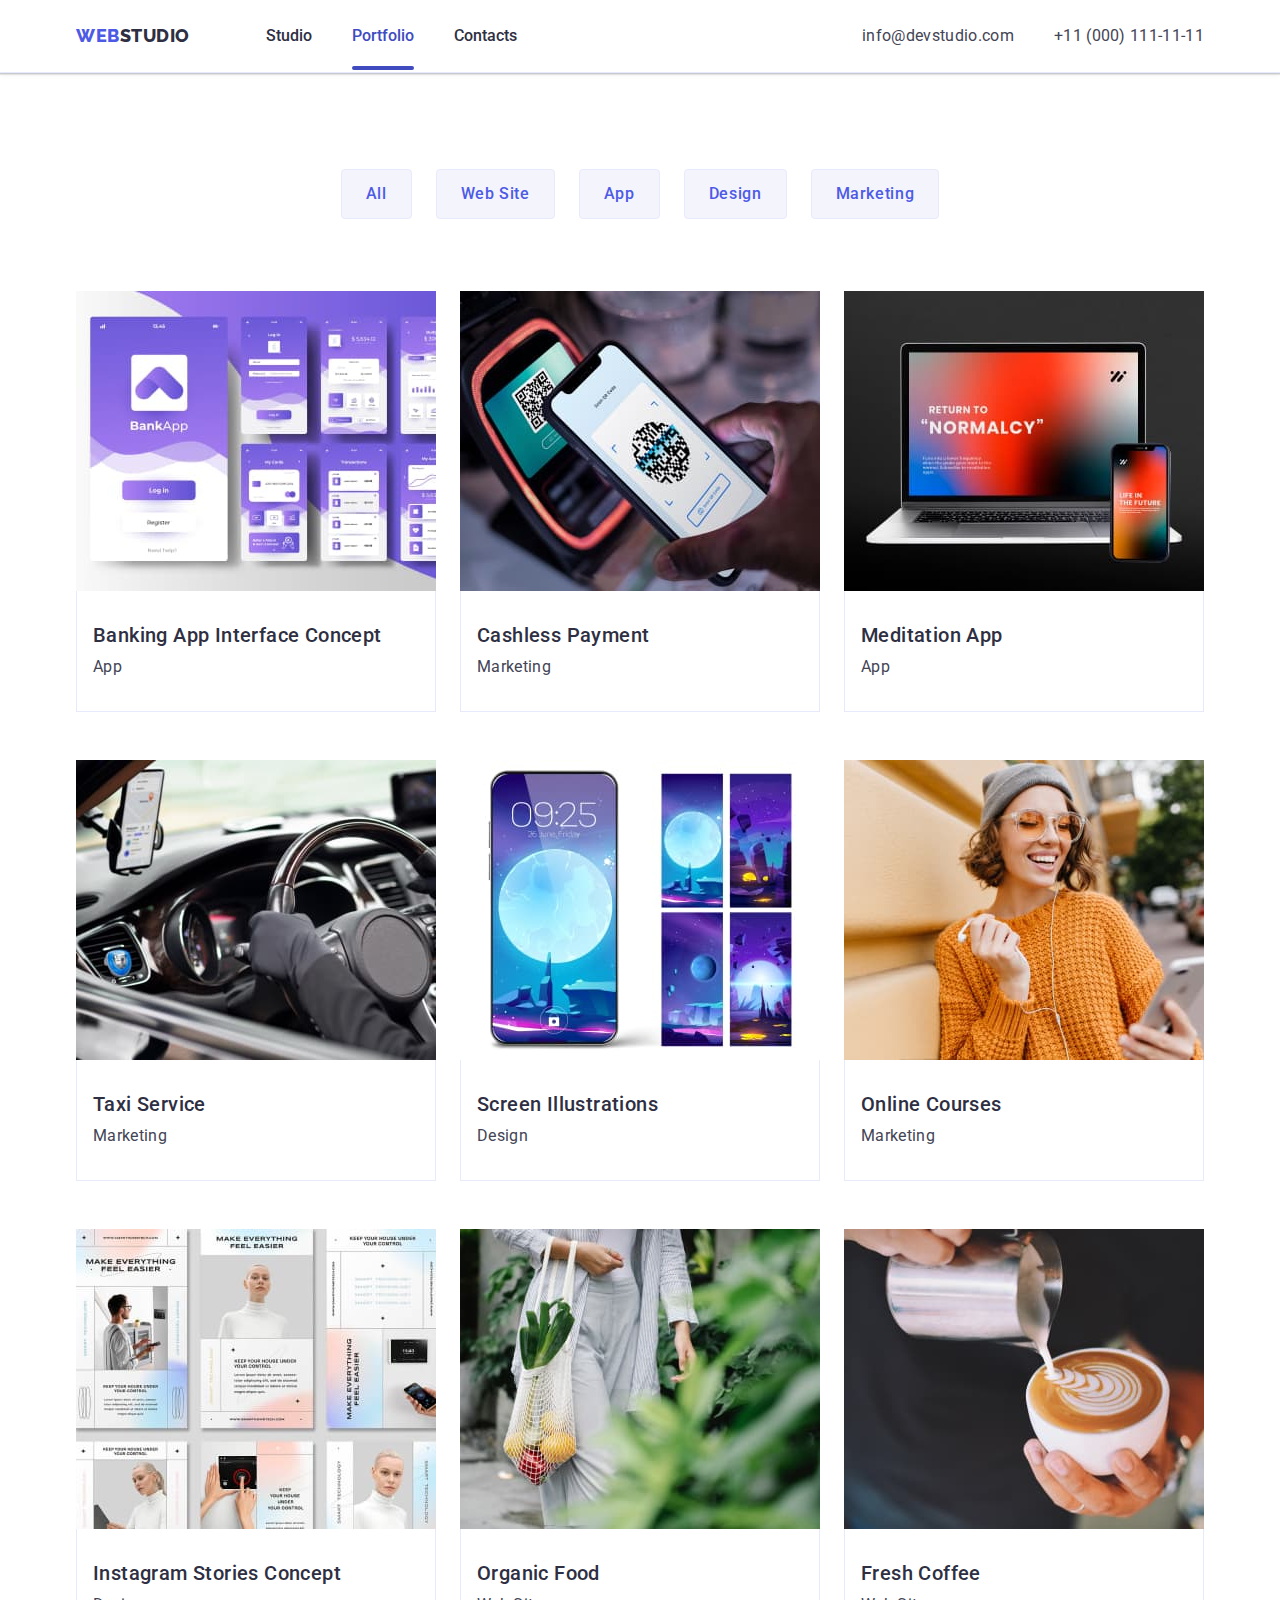
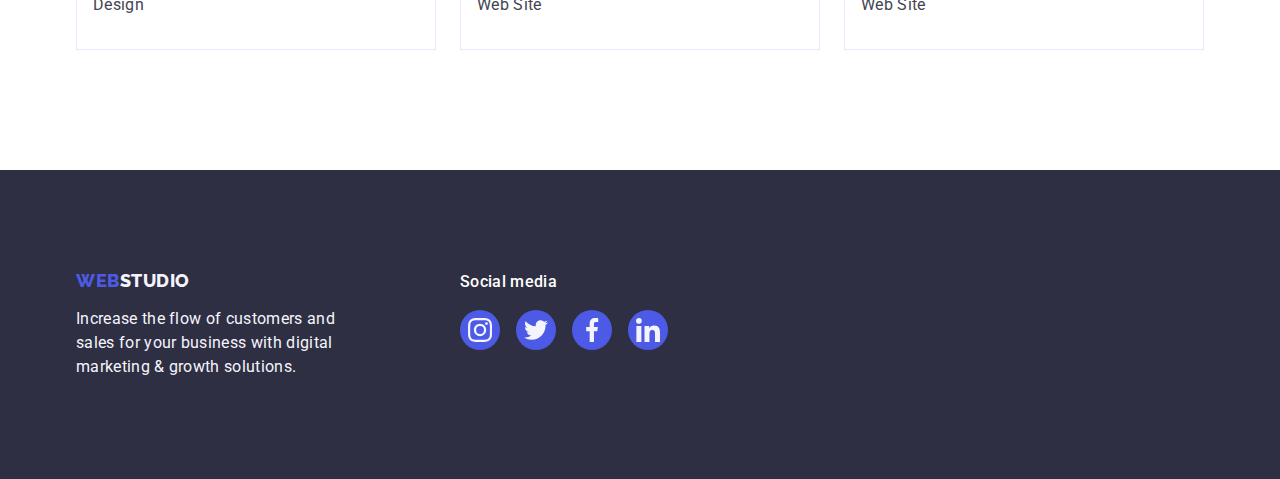
==== portfolio.html @ 8f1bbe1f "Initial commit" ====
<!DOCTYPE html>
<html lang="en">

<head>
    <meta charset="UTF-8">
    <meta name="viewport" content="width=device-width, initial-scale=1.0">
    <title>Document</title>
    <link rel="stylesheet" href="https://cdnjs.cloudflare.com/ajax/libs/modern-normalize/2.0.0/modern-normalize.min.css" />
    <link rel="preconnect" href="https://fonts.googleapis.com">
    <link rel="preconnect" href="https://fonts.gstatic.com" crossorigin>
    <link href="https://fonts.googleapis.com/css2?family=Raleway:wght@800&family=Roboto:wght@400;500;700;900&display=swap"
        rel="stylesheet">
    <style>
        body {
            font-family: 'Roboto', sans-serif;
        }
    </style>
    <link rel="stylesheet" href="./css/styles.css" />
</head>

<body>
    <header class="header-style">
        <div class="container header-container">
            <nav class="logo-container">
                <a class="logo link" href="/">Web<span class="studio">Studio</span></a>
                <ul class="list menu-container">
                    <li><a class="link link-nav" href="./index.html">Studio</a></li>
                    <li><a class="link link-nav underline" href="./portfolio.html">Portfolio</a></li>
                    <li><a class="link link-nav" href="">Contacts</a></li>
                </ul>
            </nav>
            <address class="address address-container">
                <ul class="list address-list">
                    <li><a class="link link-adress" href="mailto:info@devstudio.com">info@devstudio.com</a></li>
                    <li><a class="link link-adress" href="tel:+110001111111">+11 (000) 111-11-11</a></li>
                </ul>
            </address>
        </div>
    </header>
    <main>
   <section class="portfolio-section">
    <div class="container portfolio">
        <h1 class="hidden">Lorem</h1>
        <ul class="list button-list">
            <li><button type="button" class="button-portfolio">All</button></li>
            <li><button type="button" class="button-portfolio">Web Site</button></li>
            <li><button type="button" class="button-portfolio">App</button></li>
            <li><button type="button" class="button-portfolio">Design</button></li>
            <li><button type="button" class="button-portfolio">Marketing</button></li>
        </ul>
        <ul class="portfolio-image">
            <li class="portfolio-image-box">
                <a class="link portfolio-link" href="">
                    <div class="portfolio-overlay">
                        <img src="./images/imgportfolio1.jpg" width="360" height="300" alt="Bank App screenshots">
                        <p class="portfolio-overlay-text">14 Stylish and User-Friendly App Design Concepts · Task Manager App · Calorie Tracker App · Exotic Fruit Ecommerce App ·
                        Cloud Storage App</p>
                    </div>
                    <div class="portfolio-image-title">
                        <h2 class="image-header">Banking App Interface Concept</h2>
                        <p class="text">App</p>
                    </div>
                </a>
            </li>
            <li class="portfolio-image-box">
                <a class="link portfolio-link" href="">
                    <div class="portfolio-overlay">
                        <img src="./images/imgportfolio2.jpg" width="360" height="300" alt="smartphone used to cashless payment">
                        <p class="portfolio-overlay-text">14 Stylish and User-Friendly App Design Concepts · Task Manager App · Calorie Tracker App · Exotic Fruit Ecommerce App · Cloud Storage App</p>
                    </div>
                    <div class="portfolio-image-title">
                        <h2 class="image-header">Cashless Payment</h2>
                        <p class="text">Marketing</p>
                    </div>
                </a>
            </li>
            <li class="portfolio-image-box">
                <a class="link portfolio-link" href="">
                    <div class="portfolio-overlay">
                        <img src="./images/imgportfolio3.jpg" width="360" height="300" alt="view of meditation app on laptop">
                        <p class="portfolio-overlay-text">14 Stylish and User-Friendly App Design Concepts · Task Manager App · Calorie Tracker App · Exotic Fruit Ecommerce App · Cloud Storage App</p>
                    </div>
                    <div class="portfolio-image-title">
                        <h2 class="image-header">Meditation App</h2>
                        <p class="text">App</p>
                    </div>
                </a>
            </li>
            <li class="portfolio-image-box">
                <a class="link portfolio-link" href="">
                    <div class="portfolio-overlay">
                        <img src="./images/imgportfolio4.jpg" width="360" height="300" alt="driver's seat">
                        <p class="portfolio-overlay-text">14 Stylish and User-Friendly App Design Concepts · Task Manager App · Calorie Tracker App · Exotic Fruit Ecommerce App · Cloud Storage App</p>
                    </div>
                    <div class="portfolio-image-title">
                        <h2 class="image-header">Taxi Service</h2>
                        <p class="text">Marketing</p>
                    </div>
                </a>
            </li>
            <li class="portfolio-image-box">
                <a class="link portfolio-link" href="">
                    <div class="portfolio-overlay">
                        <img src="./images/imgportfolio5.jpg" width="360" height="300" alt="screen ilustation in smartphone">
                        <p class="portfolio-overlay-text">14 Stylish and User-Friendly App Design Concepts · Task Manager App · Calorie Tracker App · Exotic Fruit Ecommerce App · Cloud Storage App</p>
                    </div>
                    <div class="portfolio-image-title">
                        <h2 class="image-header">Screen Illustrations</h2>
                        <p class="text">Design</p>
                    </div>
                </a>
            </li>
            <li class="portfolio-image-box">
                <a class="link portfolio-link" href="">
                    <div class="portfolio-overlay">
                        <img src="./images/imgportfolio6.jpg" width="360" height="300"
                            alt="girl with the earbuds and glasses using her smartphone">
                        <p class="portfolio-overlay-text">14 Stylish and User-Friendly App Design Concepts · Task Manager App · Calorie Tracker App · Exotic Fruit Ecommerce App · Cloud Storage App</p>
                    </div>
                    <div class="portfolio-image-title">
                        <h2 class="image-header">Online Courses</h2>
                        <p class="text">Marketing</p>
                    </div>
                </a>
            </li>
            <li class="portfolio-image-box">
                <a class="link portfolio-link" href="">
                    <div class="portfolio-overlay">
                        <img src="./images/imgportfolio7.jpg" width="360" height="300" alt="project of application">
                        <p class="portfolio-overlay-text">14 Stylish and User-Friendly App Design Concepts · Task Manager App · Calorie Tracker App · Exotic Fruit Ecommerce App · Cloud Storage App</p>
                    </div>
                    <div class="portfolio-image-title">
                        <h2 class="image-header">Instagram Stories Concept</h2>
                        <p class="text">Design</p>
                    </div>
                </a>
            </li>
            <li class="portfolio-image-box">
                <a class="link portfolio-link" href="">
                    <div class="portfolio-overlay">
                        <img src="./images/imgportfolio8.jpg" width="360" height="300" alt="a bag of vegetables">
                        <p class="portfolio-overlay-text">14 Stylish and User-Friendly App Design Concepts · Task Manager App · Calorie Tracker App · Exotic Fruit Ecommerce App · Cloud Storage App</p>
                    </div>
                    <div class="portfolio-image-title">
                        <h2 class="image-header">Organic Food</h2>
                        <p class="text">Web Site</p>
                    </div>
                </a>
            </li>
            <li class="portfolio-image-box">
                <a class="link portfolio-link" href="">
                    <div class="portfolio-overlay">
                        <img src="./images/imgportfolio9.jpg" width="360" height="300" alt="cup of coffe">
                        <p class="portfolio-overlay-text">14 Stylish and User-Friendly App Design Concepts · Task Manager App · Calorie Tracker App · Exotic Fruit Ecommerce App · Cloud Storage App</p>
                    </div>
                    <div class="portfolio-image-title">
                        <h2 class="image-header">Fresh Coffee</h2>
                        <p class="text">Web Site</p>
                    </div>
                </a>
            </li>
        </ul>
    </div>
    </section>
    </main>
    <footer class="footer">
        <div class="container footer-container">
            <div class="footer-box">
                <a class="logo link footer-link" href="/">Web<span class="studio-footer">Studio</span></a>
                <p class="footer-text">Increase the flow of customers and sales for your business with digital marketing &
                    growth
                    solutions.</p>
            </div>
            <div>
                <p class="footer-social-media-header">Social media</p>
                <ul class="list footer-ul">
                    <li class="li-social-media">
                        <a href="" class="icon-social-media-footer">
                            <svg class="social-media-svg" width="24" height="24">
                                <use href="./images/icons.svg#icon-instagram"></use>
                            </svg>
                        </a>
                    </li>
                    <li class="li-social-media">
                        <a href="" class="icon-social-media-footer">
                            <svg class="social-media-svg" width="24" height="24">
                                <use href="./images/icons.svg#icon-twitter"></use>
                            </svg>
                        </a>
                    </li>
                    <li class="li-social-media">
                        <a href="" class="icon-social-media-footer">
                            <svg class="social-media-svg" width="24" height="24">
                                <use href="./images/icons.svg#icon-facebook"></use>
                            </svg>
                        </a>
                    </li>
                    <li class="li-social-media">
                        <a href="" class="icon-social-media-footer">
                            <svg class="social-media-svg" width="24" height="24">
                                <use href="./images/icons.svg#icon-linkedin"></use>
                            </svg>
                        </a>
                    </li>
                </ul>
            </div>
        </div>
    </footer>
    </body>
    
    </html>
---- css/styles.css ----
:root {
/*colors*/
    --primary-brand:#4D5AE5;
    --pressed-state: #404BBF;
    --dark:#2E2F42;
    --success:#31D0AA;
    --text:#434455;
    --subtle-text:#8E8F99;
    --accent:#E7E9FC;
    --light:#F4F4FD;
    --modal-overlay:#2E2F42; /*navy blue*/
    --hero-background:#2E2F42B2; /*grey*/
    --white-background:#FFFFFF;
    --modal-background:#FCFCFC;

}

* {
    box-sizing: border-box;
    margin: 0;
    padding: 0;
}

body{
font-family: 'Roboto', sans-serif;
color: var(--text);
background-color: var(--white-background);
}

img {
    display: block;
    max-width: 100%;
    height: auto;
}

h1,
h2,
h3,
h4,
h5,
h6,
p {
    margin: 0;
}

/*container*/
.container {
    width: 1158px;
    margin: 0 auto;
    padding: 0 15px;
}

/* Style logo in header*/

.header-style{
    border-bottom: 1px solid var(--accent);
    box-shadow: 
        0px 2px 1px rgba(46, 47, 66, 0.08),
        0px 1px 1px rgba(46, 47, 66, 0.16),
        0px 1px 6px rgba(46, 47, 66, 0.08);
}
.logo{
    color:var(--primary-brand);
    font-size: 18px;
    font-family: "Raleway", sans-serif;
    font-weight: 800;
    text-transform: uppercase;
    line-height: 1.17;
    letter-spacing: 0.54px;
    word-wrap: break-word;
    margin-right: 76px;
    padding: 24 px 0;
}

.studio{
    color: var(--modal-overlay)
}

.header-container{
    display: flex;
    align-items: center;
    padding: 0 15px;
}

.logo-container{
    display: flex;
    align-items: center;
    margin-right: auto;

}
.menu-container{
    display: flex;
    gap: 40px;
}
.address-container {
    display: flex;
    align-items: center;

}
.address-list{
    display: flex;
    gap: 40px;
}

/*style header*/

.link {
    text-decoration: none;
    transition: color 250ms cubic-bezier(0.4, 0, 0.2, 1);
}

.link-nav {
    font-weight: 500;
    color: var(--dark);
    padding: 24px 0;
    gap: 40px;
}


.underline{
    position: relative;
    color: var(--pressed-state);
}

.underline::after{
    content: '';
    height: 4px;
    width: 100%;
    background-color: var(--pressed-state);
    border-radius: 2px;
    position: absolute;
    left:0;
    bottom:-1px;
}

.address { 
    color: var(--text);
    font-size: 16px;
    font-family: "Roboto", sans-serif;
    line-height: 1.5;
    letter-spacing: 0.32px;
    word-wrap: break-word;
    font-style: normal;
    padding: 24px 0;
    gap: 40px;

}


.link-adress{
    color: var(--text);
    gap: 40px;
}
/*Style body - index and portfolio*/


.link:hover, .link:focus {
    color: var(--pressed-state);
}

.slider {
    background-color: var(--modal-overlay);
    background-image: linear-gradient(
    rgba(46, 47, 66, 0.70),
    rgba(46, 47, 66, 0.70)),
    url("/goit-markup-hw-04/images/people-office.jpg");
    background-repeat: no-repeat;
    background-position: center;
    background-size: cover;
    padding: 188px 0;
    text-align: center;
    max-width: 1440px;
    margin: 0 auto;
}

.first-header {
    color: var(--white-background);
    font-size: 56px;
    font-weight: 700;
    line-height: 1.07;
    letter-spacing: 1.12px;
    word-wrap: break-word;
    margin: 0 auto 48px auto;
    max-width: 496px;

}


.button{
    color: var(--white-background);
    background-color: var(--primary-brand);
    font-size: 16px;
    font-family: "Roboto", sans-serif;
    font-weight: 500;
    line-height: 1.5;
    letter-spacing: 0.64px;
    word-wrap: break-word;
    border: none;
    border-radius: 4px;
    padding:16px 32px;
    gap: 10px;
    margin-top: 48px;
    min-width: 169px;
    cursor: pointer;
    display: block;
    margin: 0 auto;
    transition: background-color 250ms cubic-bezier(0.4, 0, 0.2, 1);

}

.button:hover, .button:focus{
    background-color: var(--pressed-state);
    cursor: pointer;
    box-shadow: 0px 4px 4px rgba(0, 0, 0, 0.15);
}

.features-ul-list{
    display: flex;
    gap:24px;
}
.features-li-list{
    width: calc((100% - 72px)/4);
}

.div-features-icons {
    display: flex;
    justify-content: center;
    align-items: center;
    width: 246px; 
    height: 112px;
    border-radius:4px;
    background-color: var(--light);
    margin-bottom: 8px;
}

.second-section-container{
    padding: 120px 0;
}

.list {
    list-style: none;
    margin: 0;
    padding-left: 0;
}

.third-section-container{
    padding-bottom: 120px;
}
.team{
    background-color: var(--light);
    padding: 120px 0;
}

.team-members{
    background-color: var(--white-background);
    width: calc((100% - 72px)/4);
    border-radius: 0px 0px 4px 4px;
    box-shadow: 0px 1px 6px rgba(46, 47, 66, 0.08),
    0px 1px 1px rgba(46, 47, 66, 0.16),
    0px 2px 1px rgba(46, 47, 66, 0.08);
}

.caption-team{
    padding: 32px 0px;
    text-align: center;
}
.team-list{
    display: flex;
    gap: 24px;
}
.images-third-section{
    display: flex;
    gap: 24px;
}

.third-list{
    width: calc((100% - 48px)/3);
}

.customers{
    padding: 120px 0;
}

.customers-list {
    display: flex;
    gap: 24px;
}

.customers-li{
    width: calc((100% - 120px)/6);
    height: 88px;
}

.customers-icons{
    display: flex;
    justify-content: center;
    align-items: center;
    color:var(--subtle-text);
    border: 1px solid var(--subtle-text);
    border-radius: 4px;
    width: 100%;
    height: 100%;
    transition: color 250ms cubic-bezier(0.4, 0, 0.2, 1), 
    border-color 250ms cubic-bezier(0.4, 0, 0.2, 1);
}

.customers-icons:hover,
.customers-icons:focus {
    border-color: var(--pressed-state);
    color: var(--pressed-state);

}

.icon {
    display: block;
    fill: currentColor;
}

.social-media{
    display: flex;
    justify-content: center;
    gap: 24px;
    margin-top: 8px;

}
.li-social-media{
    width: 40px;
    height: 40px;
}
.icon-social-media{
    display: flex;
    justify-content: center;
    align-items: center;
    width: 100%;
    height: 100%;
    border-radius: 50%;
    background-color: var(--primary-brand);
    transition: background-color 250ms cubic-bezier(0.4, 0, 0.2, 1)
}
.social-media-svg{
    fill: var(--light);
}

.icon-social-media:hover,
.icon-social-media:focus{
    background-color: var(--pressed-state);
}
.second-header{
    text-align: center;
    text-transform: capitalize;
    font-size: 36px;
    line-height: 1.11;
    letter-spacing: 0.02em;
    color: var(--dark);
    margin-bottom: 72px;
}

.image-header, .third-header{
    font-weight: 500;
    font-size: 20px;
    line-height: 1.2;
    letter-spacing: 0.02em;
    color: var(--modal-overlay);
    margin:0;
    margin-bottom: 8px;
}

.image-header>p{
    margin-bottom: 8px;
}
.portfolio{
    flex-direction: column;
}
.portfolio-section{
    padding-top: 96px;
    padding-bottom: 120px ;
}

.button-list{
    display: flex;
    justify-content:center;
    gap: 24px;
    margin-bottom: 72px;

}
.button-portfolio {
    color: var(--primary-brand);
    background-color: var(--light);
    font-size: 16px;
    font-family: "Roboto", sans-serif;
    font-weight: 500;
    line-height: 1.5;
    letter-spacing: 0.64px;
    word-wrap: break-word;
    border: 1px var(--accent) solid;
    border-radius: 4px;
    padding: 12px 24px;
    gap: 24px;
    transition: color 250ms cubic-bezier(0.4, 0, 0.2, 1), 
    background-color 250ms cubic-bezier(0.4, 0, 0.2, 1),
    border-color 250ms cubic-bezier(0.4, 0, 0.2, 1),
    box-shadow 250ms cubic-bezier(0.4, 0, 0.2, 1);
}

.button-portfolio:hover,
.button-portfolio:focus {
    color: var(--white-background);
    background-color: var(--pressed-state);
    cursor: pointer;
    border: 1px solid transparent;
    box-shadow: 0px 3px 1px rgba(0, 0, 0, 0.1), 0px 2px 1px rgba(0, 0, 0, 0.08),
        0px 2px 2px rgba(0, 0, 0, 0.12);
}

.portfolio-image{
    display: flex;
    flex-wrap: wrap;
    column-gap: 24px;
    row-gap: 48px;

}
.portfolio-image-box {
    width: calc((100% - 48px)/3);
    display: block;
}

.portfolio-link{
    display: block;
    transition: box-shadow 250ms cubic-bezier(0.4, 0, 0.2, 1);
}
.portfolio-link:hover,
.portfolio-link:focus {
    box-shadow: 0px 1px 6px rgba(46, 47, 66, 0.08),
        0px 1px 1px rgba(46, 47, 66, 0.16);

}
.portfolio-image-title{
    padding: 32px 16px;
    border: 1px solid var(--accent);
    border-top: none;
}

.portfolio-overlay{
    position: relative;
    overflow: hidden;
}

.portfolio-overlay-text{
    position: absolute;
    top: 0;
    background-color: var(--primary-brand);
    color: var(--light);
    font-size: 16px;
    line-height: 1.5;
    letter-spacing: 0.02em;
    padding: 40px 32px;
    width: 100%;
    height: 100%;
    transform: translateY(100%);
    transition: transform 250ms cubic-bezier(0.4, 0, 0.2, 1);

}

.portfolio-link:hover .portfolio-overlay-text{
    transform: translateY(0%);
}

.portfolio-link:focus .portfolio-overlay-text {
    transform: translateY(0%);
}

.text{
    font-size: 16px;
    line-height: 1.5;
    letter-spacing: 0.02em;
    color: var(--text);
    margin: 0;
}

.hidden{
    position: absolute;
    width: 1px;
    height: 1px;
    margin: -1px;
    border: 0;
    padding: 0;
    white-space: nowrap;
    clip-path: inset(100%);
    clip: rect(0 0 0 0);
    overflow: hidden;
}


/*Style footer*/
.footer{
    color: var(--light);
    background-color: var(--modal-overlay);
    padding: 100px 0;
}

.studio-footer{
    color:var(--light)
}

.footer-text{
    line-height: 1.5;
    letter-spacing: 0.02em;
    margin: 0;
    flex-wrap: wrap;
    width: 264px;
    
}

.footer-link{
    display:inline-block;
    margin-bottom: 16px;
}

.footer-social-media-header{
    color: var(--white-background);
    font-size: 16px;
    font-family: Roboto;
    font-weight: 500;
    line-height: 24px;
    letter-spacing: 0.32px;
    display: inline-block;
    margin-bottom: 16px;
}

.footer-ul {
    display: flex;
    gap: 16px;
}
 
.footer-container{
    display: flex;
    align-items:baseline
}

.footer-box{
    margin-right:120px;
}
.icon-social-media-footer {
    display: flex;
    justify-content: center;
    align-items: center;
    width: 100%;
    height: 100%;
    border-radius: 50%;
    background-color: var(--primary-brand);
    transition: background-color 250ms cubic-bezier(0.4, 0, 0.2, 1);
}


.icon-social-media-footer:hover,
.icon-social-media-footer:focus {
    background-color: var(--success);
}

/*modal*/
.backdrop{
position:fixed;
inset: 0 0 auto;
width: 100%;
height: 100%;
background: rgba(46, 47, 66, 0.40);
opacity:1;
pointer-events: all;
transition: opacity 250ms cubic-bezier(0.4, 0, 0.2, 1), 
visibility 250ms cubic-bezier(0.4, 0, 0.2, 1);
}

.is-hidden{ 
visibility: hidden;
opacity: 0;
pointer-events: none;

}

.modal{
position: absolute;
background: var(--modal-background);
box-shadow: 0px 1px 1px rgba(0, 0, 0, 0.14),
    0px 1px 3px rgba(0, 0, 0, 0.12),
    0px 2px 1px rgba(0, 0, 0, 0.2);
border-radius: 4px;
width: 408px;
min-height: 584px;
top: 50%;
left: 50%;
transform: translate(-50%, -50%);
transition: transform 250ms cubic-bezier(0.4, 0, 0.2, 1)


}

.close-button{
position: absolute;
cursor: pointer;
border-radius: 50%;
border: 1px rgba(0, 0, 0, 0.10) solid;
width: 24px;
height: 24px;
right: 24px;
top: 24px;
padding: 0;
color: var(--dark);
background-color: var(--accent);
display: flex;
align-items: center;
justify-content: center;
transition: background-color 250ms cubic-bezier(0.4, 0, 0.2, 1), 
border 250ms cubic-bezier(0.4, 0, 0.2, 1);
}

.close-button:hover, 
.close-button:focus{
    background-color: var(--pressed-state);
    border: none;
    fill: var(--white-background)
}

.close-button-svg{
    transition: fill 250ms cubic-bezier(0.4, 0, 0.2, 1);
}
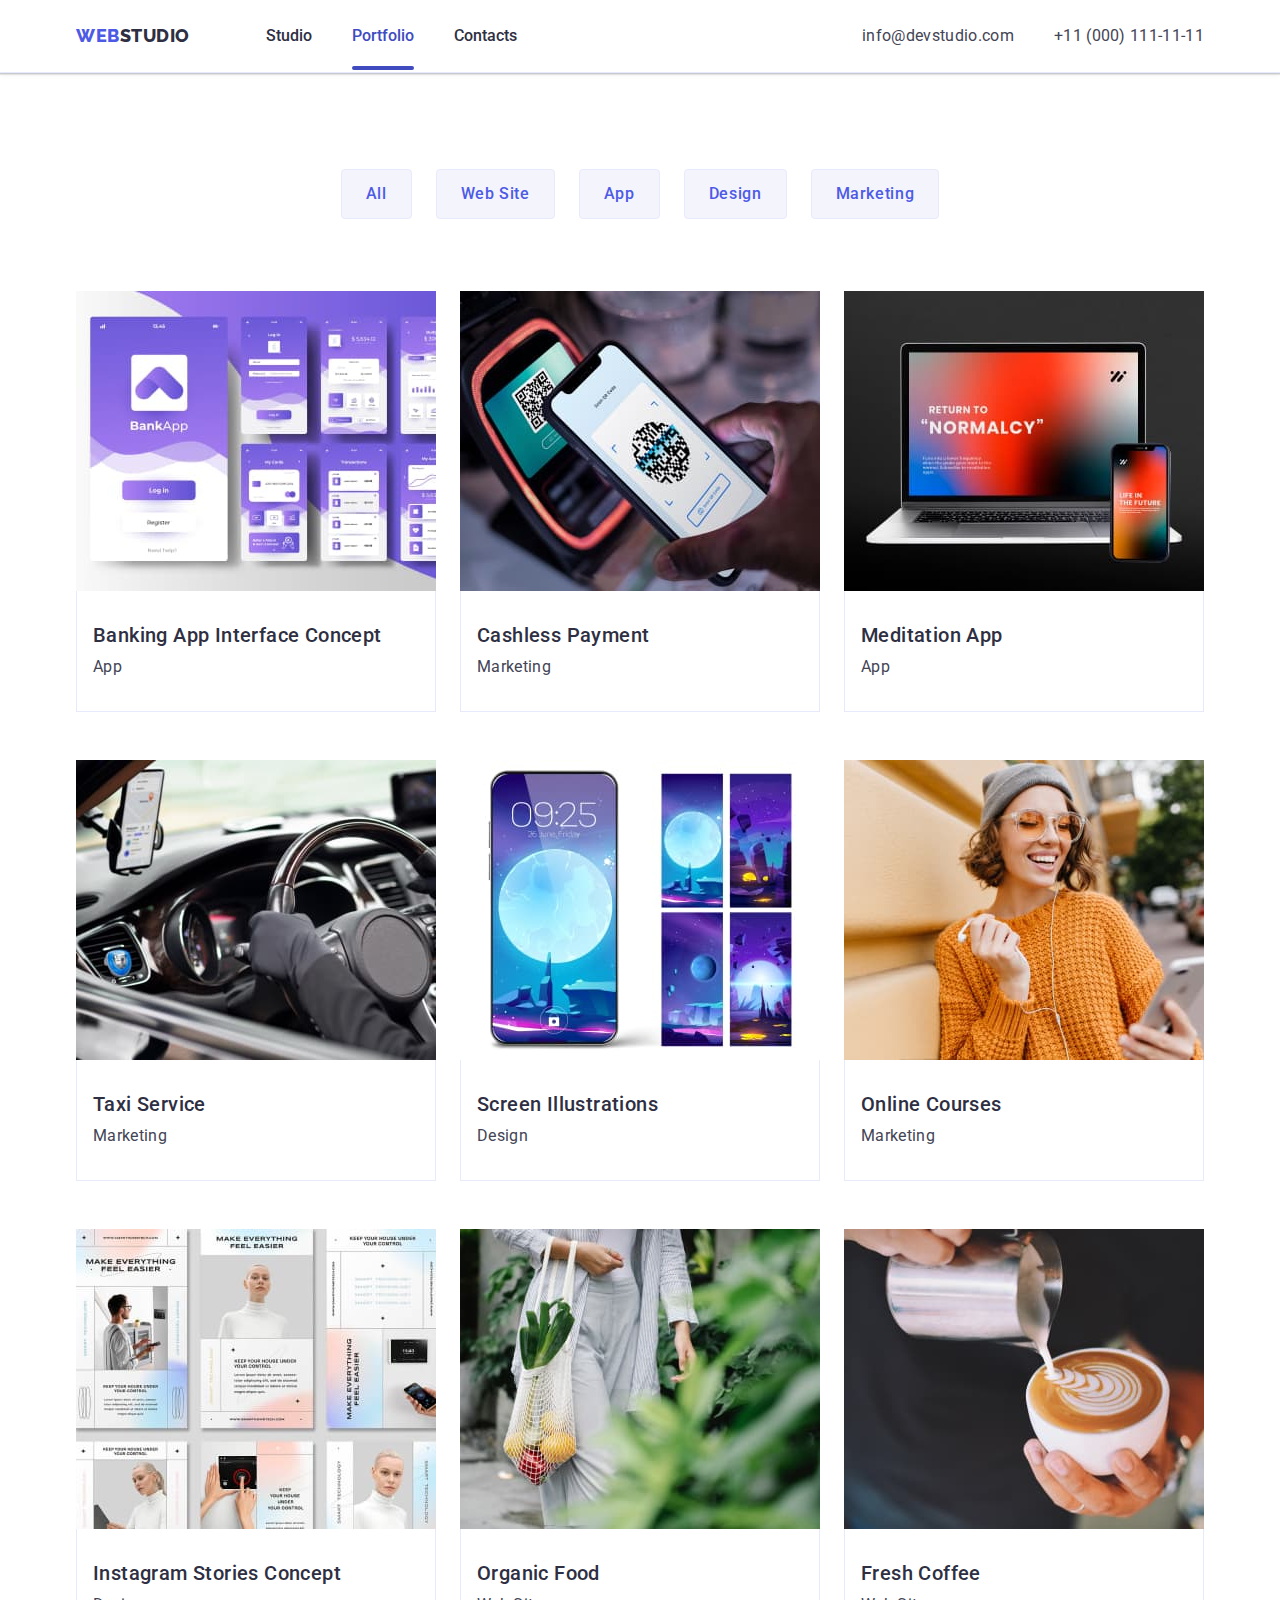
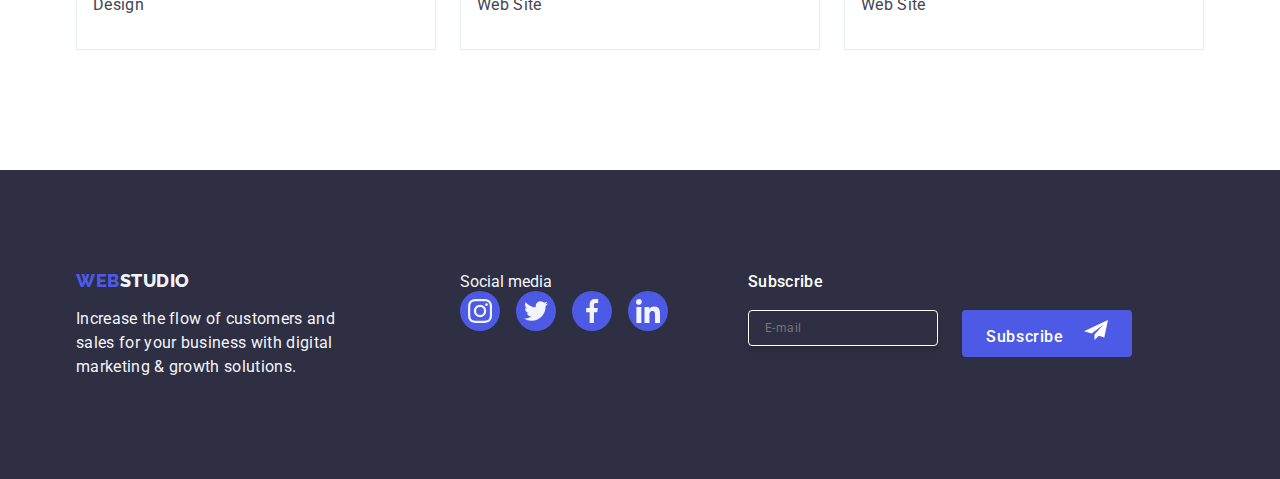
==== commit e85ba556: "goit-markup-hw-06" ====
--- a/portfolio.html
+++ b/portfolio.html
@@ -204,6 +204,19 @@
                     </li>
                 </ul>
             </div>
+            <div class="footer-form">
+                <label class="footer-header" for="newsletter-form">Subscribe</label>
+                <div class="newsletter">
+                    <form id="newsletter-form">
+                        <input class="newsletter-form" type="text" name="email" placeholder="E-mail" />
+                    </form>
+                    <button type="submit" class="button-newsletter">Subscribe
+                        <svg class="newsletter-svg" width="24" height="24">
+                            <use href="./images/icons.svg#icon-send"></use>
+                        </svg>
+                    </button>
+                </div>
+            </div>
         </div>
     </footer>
     </body>
--- a/css/styles.css
+++ b/css/styles.css
@@ -516,12 +516,12 @@
     margin-bottom: 16px;
 }
 
-.footer-social-media-header{
+.footer-header{
     color: var(--white-background);
     font-size: 16px;
     font-family: Roboto;
     font-weight: 500;
-    line-height: 24px;
+    line-height: 1.5;
     letter-spacing: 0.32px;
     display: inline-block;
     margin-bottom: 16px;
@@ -623,3 +623,104 @@
 .close-button-svg{
     transition: fill 250ms cubic-bezier(0.4, 0, 0.2, 1);
 }
+
+.footer-form{
+    margin-left: 80px;
+}
+
+.newsletter{
+    display: flex;
+    gap: 24px;
+}
+
+.button-newsletter{
+    color: var(--white-background);
+    background-color: var(--primary-brand);
+    font-size: 16px;
+    font-family: "Roboto", sans-serif;
+    font-weight: 500;
+    line-height: 1.5;
+    letter-spacing: 0.64px;
+    word-wrap: break-word;
+    border: none;
+    border-radius: 4px;
+    padding: 8px 24px;
+    cursor: pointer;
+    display: block;
+    margin: 0 auto;
+    transition: background-color 250ms cubic-bezier(0.4, 0, 0.2, 1);
+}
+
+.button-newsletter:hover,
+.button-newsletter:focus {
+    color: var(--white-background);
+    background-color: var(--pressed-state);
+    cursor: pointer;
+    border: 1px solid transparent;
+    box-shadow: 0px 3px 1px rgba(0, 0, 0, 0.1), 0px 2px 1px rgba(0, 0, 0, 0.08),
+        0px 2px 2px rgba(0, 0, 0, 0.12);
+}
+
+.newsletter-svg{
+    margin-left: 16px;
+}
+.newsletter-form{
+    background-color: var(--dark);
+    border: 1px var(--white-background) solid;
+    border-radius: 4px;
+    box-shadow: 0px 4px 4px rgba(0, 0, 0, 0.15);
+    font-size: 12px;
+    line-height: 1.5;
+    color: var(--white-background);
+    letter-spacing: 0.48px;
+    padding: 8px 16px;
+
+}
+
+.modal-card-title {
+    color: var(--modal-overlay);
+    font-size: 16px;
+    font-family: Roboto;
+    font-weight: 500;
+    line-height: 24px;
+    letter-spacing: 0.32px;
+    word-wrap: break-word;
+}
+
+.checkbox{
+    display: flex;
+    align-items: baseline;
+}
+
+.checkbox > input[type="checkbox"] {
+    appearance: none;
+}
+
+.checkbox > input[type="checkbox"] +label >svg {
+    overflow: hidden;
+    border-radius: 2px;
+    border: 1px var(--pressed-state) solid;
+
+}
+
+.checkbox>input[type="checkbox"]:checked+label>svg {
+    fill: var(--pressed-state);
+}
+
+.button-modal{
+    color: var(--white-background);
+        background-color: var(--primary-brand);
+        font-size: 16px;
+        font-family: "Roboto", sans-serif;
+        font-weight: 500;
+        line-height: 1.5;
+        letter-spacing: 0.64px;
+        word-wrap: break-word;
+        border: none;
+        border-radius: 4px;
+        padding: 16px 32px;
+        cursor: pointer;
+        display: block;
+        margin: 0 auto;
+        transition: background-color 250ms cubic-bezier(0.4, 0, 0.2, 1);
+}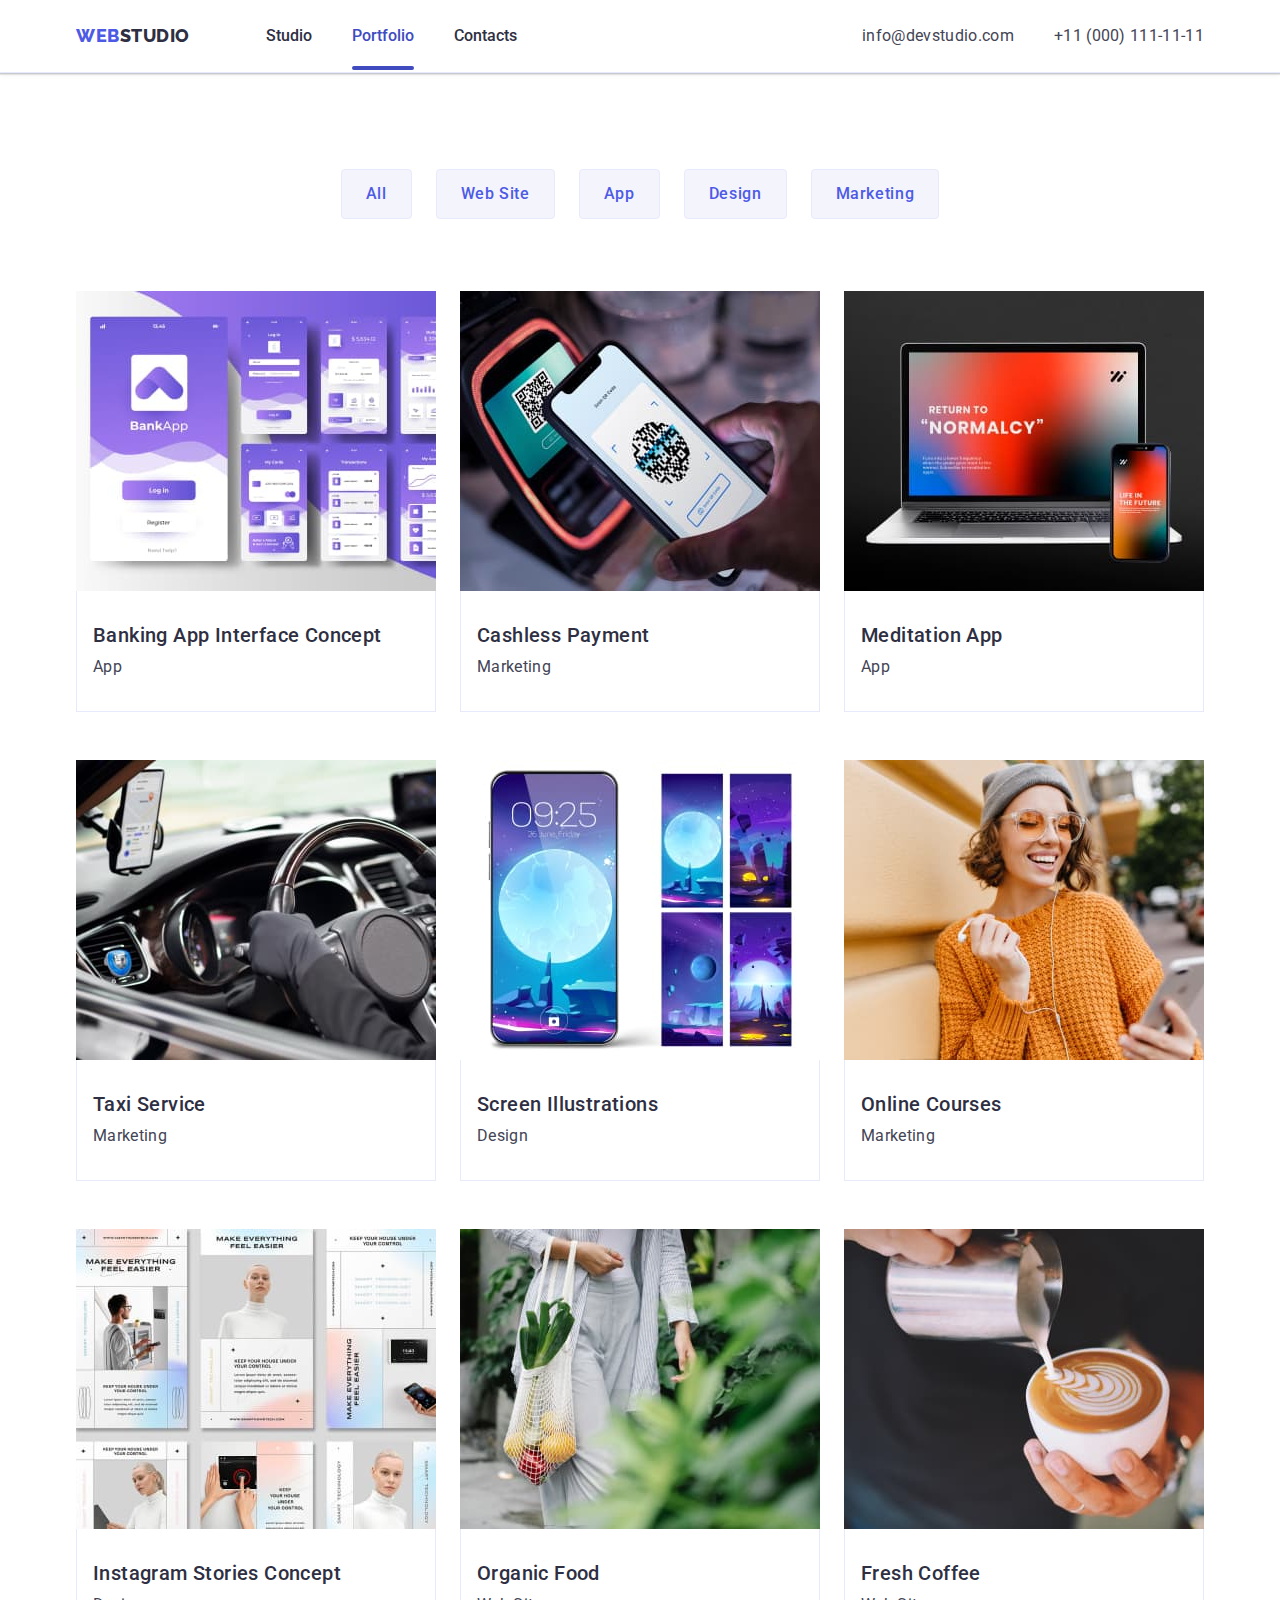
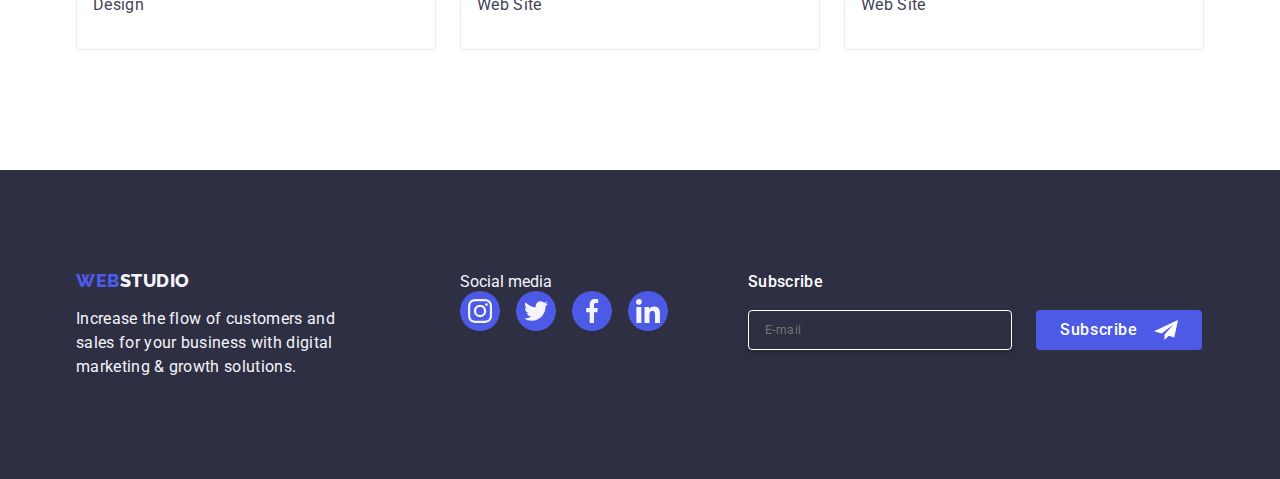
==== commit 9c7a5a9f: "goit-markup-hw-06" ====
--- a/portfolio.html
+++ b/portfolio.html
@@ -205,17 +205,17 @@
                 </ul>
             </div>
             <div class="footer-form">
-                <label class="footer-header" for="newsletter-form">Subscribe</label>
-                <div class="newsletter">
-                    <form id="newsletter-form">
-                        <input class="newsletter-form" type="text" name="email" placeholder="E-mail" />
-                    </form>
+                <p class="footer-header">Subscribe</p>
+                <form class="newsletter">
+                    <label>
+                        <input class="newsletter-form" type="email" name="email" placeholder="E-mail" />
+                    </label>
                     <button type="submit" class="button-newsletter">Subscribe
                         <svg class="newsletter-svg" width="24" height="24">
                             <use href="./images/icons.svg#icon-send"></use>
                         </svg>
                     </button>
-                </div>
+                </form>
             </div>
         </div>
     </footer>
--- a/css/styles.css
+++ b/css/styles.css
@@ -523,7 +523,6 @@
     font-weight: 500;
     line-height: 1.5;
     letter-spacing: 0.32px;
-    display: inline-block;
     margin-bottom: 16px;
 }
 
@@ -551,11 +550,70 @@
     transition: background-color 250ms cubic-bezier(0.4, 0, 0.2, 1);
 }
 
-
 .icon-social-media-footer:hover,
 .icon-social-media-footer:focus {
     background-color: var(--success);
 }
+.footer-form {
+    margin-left: 80px;
+}
+
+.button-newsletter {
+    min-width: 165px;
+    height: 40px;
+    color: var(--white-background);
+    background-color: var(--primary-brand);
+    font-size: 16px;
+    font-family: "Roboto", sans-serif;
+    font-weight: 500;
+    line-height: 1.5;
+    letter-spacing: 0.64px;
+    word-wrap: break-word;
+    border: none;
+    border-radius: 4px;
+    padding: 8px 24px;
+    cursor: pointer;
+    display: flex;
+    justify-content: center;
+    align-items: center;
+    margin: 0 auto;
+    transition: background-color 250ms cubic-bezier(0.4, 0, 0.2, 1);
+}
+
+.button-newsletter:hover,
+.button-newsletter:focus {
+    color: var(--white-background);
+    background-color: var(--pressed-state);
+    cursor: pointer;
+    border: 1px solid transparent;
+    box-shadow: 0px 3px 1px rgba(0, 0, 0, 0.1), 0px 2px 1px rgba(0, 0, 0, 0.08),
+        0px 2px 2px rgba(0, 0, 0, 0.12);
+}
+
+.newsletter-svg {
+    margin-left: 16px;
+}
+
+.newsletter {
+    display: flex;
+    gap: 24px;
+}
+
+.newsletter-form{
+    width: 264px;
+    height: 40px;
+    background-color: transparent;
+    border: 1px var(--white-background) solid;
+    border-radius: 4px;
+    box-shadow: 0px 4px 4px rgba(0, 0, 0, 0.15);
+    font-size: 12px;
+    line-height: 1.5;
+    color: var(--white-background);
+    letter-spacing: 0.48px;
+    padding-left: 16px;
+
+}
+
 
 /*modal*/
 .backdrop{
@@ -624,58 +682,7 @@
     transition: fill 250ms cubic-bezier(0.4, 0, 0.2, 1);
 }
 
-.footer-form{
-    margin-left: 80px;
-}
-
-.newsletter{
-    display: flex;
-    gap: 24px;
-}
-
-.button-newsletter{
-    color: var(--white-background);
-    background-color: var(--primary-brand);
-    font-size: 16px;
-    font-family: "Roboto", sans-serif;
-    font-weight: 500;
-    line-height: 1.5;
-    letter-spacing: 0.64px;
-    word-wrap: break-word;
-    border: none;
-    border-radius: 4px;
-    padding: 8px 24px;
-    cursor: pointer;
-    display: block;
-    margin: 0 auto;
-    transition: background-color 250ms cubic-bezier(0.4, 0, 0.2, 1);
-}
-
-.button-newsletter:hover,
-.button-newsletter:focus {
-    color: var(--white-background);
-    background-color: var(--pressed-state);
-    cursor: pointer;
-    border: 1px solid transparent;
-    box-shadow: 0px 3px 1px rgba(0, 0, 0, 0.1), 0px 2px 1px rgba(0, 0, 0, 0.08),
-        0px 2px 2px rgba(0, 0, 0, 0.12);
-}
-
-.newsletter-svg{
-    margin-left: 16px;
-}
-.newsletter-form{
-    background-color: var(--dark);
-    border: 1px var(--white-background) solid;
-    border-radius: 4px;
-    box-shadow: 0px 4px 4px rgba(0, 0, 0, 0.15);
-    font-size: 12px;
-    line-height: 1.5;
-    color: var(--white-background);
-    letter-spacing: 0.48px;
-    padding: 8px 16px;
-
-}
+
 
 .modal-card-title {
     color: var(--modal-overlay);
@@ -685,6 +692,29 @@
     line-height: 24px;
     letter-spacing: 0.32px;
     word-wrap: break-word;
+}
+
+.user-form{
+    position: relative;
+}
+
+.user-form-icon{
+    position: absolute;
+    top: 50%;
+    translate: 0 -50%;
+    padding-left: 16px;
+
+}
+
+.user-form input{
+    font-size: 12px;
+    line-height: 14px;
+    letter-spacing: 0.48px;
+    border-radius: 4px;
+    border: 1px rgba(46, 47, 66, 0.40) solid;
+    padding-top: 3px;
+    padding-bottom: 3px;
+    padding-left: 38px;
 }
 
 .checkbox{
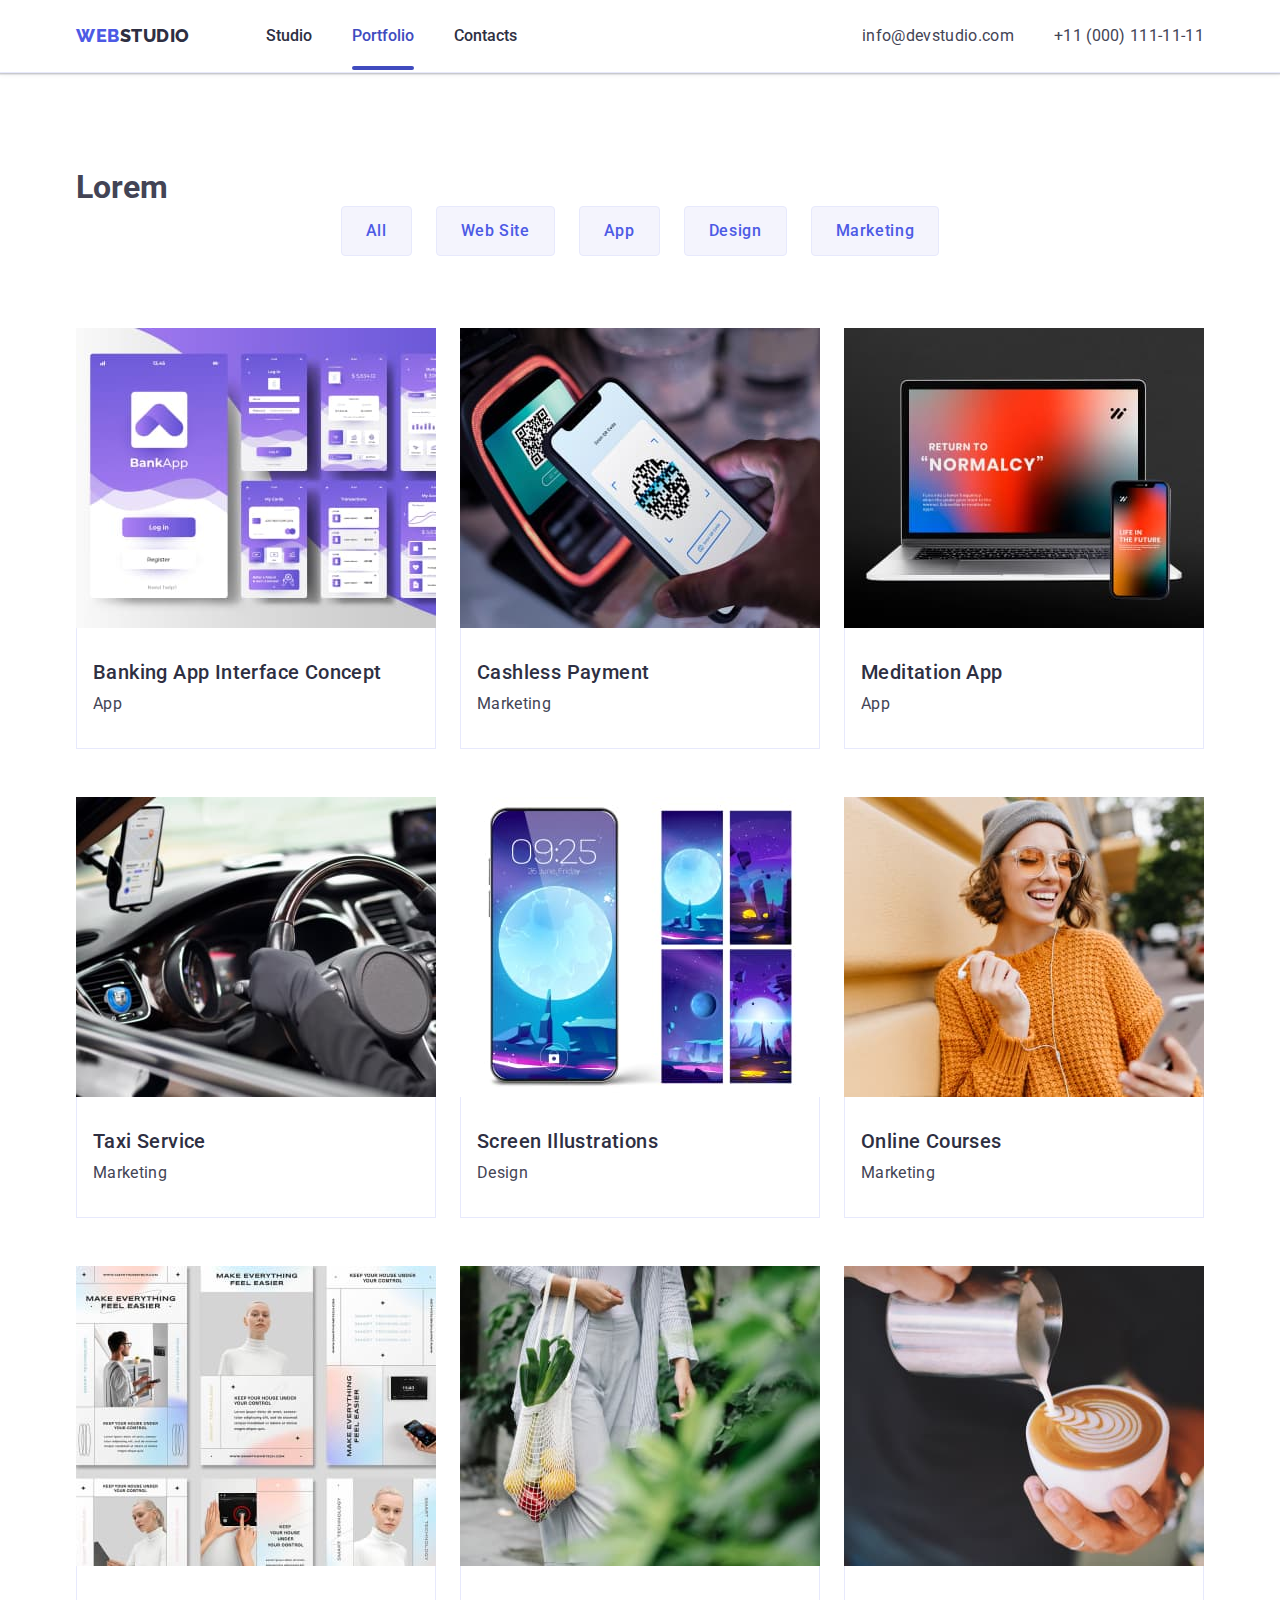
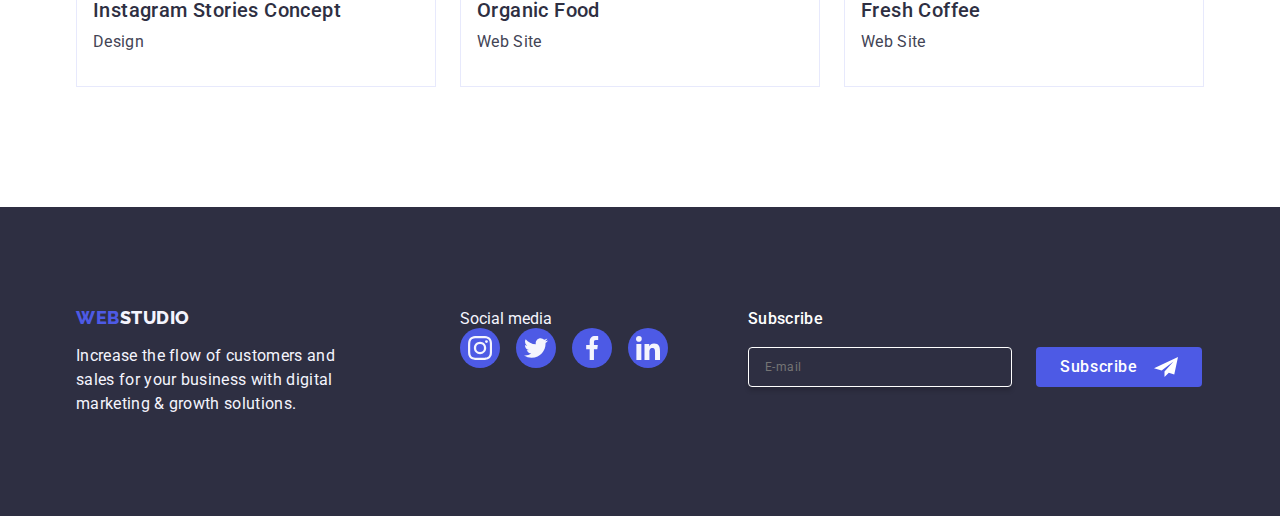
==== commit 82adf05a: "goit-markup-hw-06" ====
--- a/portfolio.html
+++ b/portfolio.html
@@ -207,7 +207,7 @@
             <div class="footer-form">
                 <p class="footer-header">Subscribe</p>
                 <form class="newsletter">
-                    <label>
+                    <label class="newsletter-label">
                         <input class="newsletter-form" type="email" name="email" placeholder="E-mail" />
                     </label>
                     <button type="submit" class="button-newsletter">Subscribe
--- a/css/styles.css
+++ b/css/styles.css
@@ -477,7 +477,7 @@
     margin: 0;
 }
 
-.hidden{
+.visually-hidden{
     position: absolute;
     width: 1px;
     height: 1px;
@@ -646,10 +646,9 @@
 min-height: 584px;
 top: 50%;
 left: 50%;
+padding: 72px 24px 24px 24px;
 transform: translate(-50%, -50%);
 transition: transform 250ms cubic-bezier(0.4, 0, 0.2, 1)
-
-
 }
 
 .close-button{
@@ -682,75 +681,138 @@
     transition: fill 250ms cubic-bezier(0.4, 0, 0.2, 1);
 }
 
-
-
 .modal-card-title {
     color: var(--modal-overlay);
     font-size: 16px;
     font-family: Roboto;
     font-weight: 500;
-    line-height: 24px;
+    line-height: 1.5;
     letter-spacing: 0.32px;
+    text-align: center;
+    margin-bottom: 16px;
     word-wrap: break-word;
 }
 
 .user-form{
+    margin-bottom: 8px;
+}
+
+.user-label{
+    font-size: 12px;
+    line-height: 1.17;
+    letter-spacing: 0.04em;
+    color: var(--subtle-text);
+    display: block;
+    margin-bottom: 4px;
+}
+
+.user-form-div{
     position: relative;
 }
 
 .user-form-icon{
     position: absolute;
     top: 50%;
-    translate: 0 -50%;
-    padding-left: 16px;
-
-}
-
-.user-form input{
+    transform: translateY(-50%);
+    left: 16px;
+    transition: fill 250ms cubic-bezier(0.4, 0, 0.2, 1);
+}
+.user-form-icon:focus{
+    fill: var(--primary-brand);
+}
+.user-form-input{
     font-size: 12px;
     line-height: 14px;
     letter-spacing: 0.48px;
     border-radius: 4px;
     border: 1px rgba(46, 47, 66, 0.40) solid;
-    padding-top: 3px;
-    padding-bottom: 3px;
     padding-left: 38px;
+    width: 100%;
+    height: 40px;
+    background-color: transparent;
+    outline: transparent;
+    transition: border-color 250ms cubic-bezier(0.4, 0, 0.2, 1);
+}
+
+.user-form-input:focus{
+    border-color: var(--primary-brand);
+}
+
+.comment-form{
+    margin-bottom: 16px;
+}
+.comment-textarea{
+    width: 100%;
+    height: 120px;
+    font-size: 12px;
+    line-height: 1.17;
+    letter-spacing: 0.04em;
+    color: rgba(46, 47, 66, 0.4);
+    border-radius: 4px;
+    border: 1px rgba(46, 47, 66, 0.40) solid;
+    background-color: transparent;
+    outline: transparent;
+    padding: 8px 16px;
+    resize: none;
+    transition: border-color 250ms cubic-bezier(0.4, 0, 0.2, 1);
+
+}
+
+.comment-textarea:focus {
+    border-color: var(--primary-brand);
 }
 
 .checkbox{
-    display: flex;
-    align-items: baseline;
-}
-
-.checkbox > input[type="checkbox"] {
-    appearance: none;
-}
-
-.checkbox > input[type="checkbox"] +label >svg {
-    overflow: hidden;
+    margin-bottom: 24px;
+}
+
+.checkbox-label{
+    display: block;
+    font-size: 12px;
+    line-height: 1.17;
+    letter-spacing: 0.04em;
+    color: var(--subtle-text);
+
+}
+
+.checkbox-span{
+    display: inline-flex;
+    align-items: center;
+    justify-content: center;
+    fill:transparent;
+    width: 16px;
+    height: 16px;
     border-radius: 2px;
-    border: 1px var(--pressed-state) solid;
-
-}
-
-.checkbox>input[type="checkbox"]:checked+label>svg {
-    fill: var(--pressed-state);
+    border: 1px rgba(46, 47, 66, 0.40) solid;
+    transition: background-color 250ms cubic-bezier(0.4, 0, 0.2, 1), fill 250ms cubic-bezier(0.4, 0, 0.2, 1);
+}
+
+
+.checkbox-icon:checked .checkbox-span {
+    background-color: var(--pressed-state);
+    border: none;
+    fill: var(--light);
+}
+
+.checkbox-link{
+    color: var(--primary-brand);
 }
 
 .button-modal{
     color: var(--white-background);
-        background-color: var(--primary-brand);
-        font-size: 16px;
-        font-family: "Roboto", sans-serif;
-        font-weight: 500;
-        line-height: 1.5;
-        letter-spacing: 0.64px;
-        word-wrap: break-word;
-        border: none;
-        border-radius: 4px;
-        padding: 16px 32px;
-        cursor: pointer;
-        display: block;
-        margin: 0 auto;
-        transition: background-color 250ms cubic-bezier(0.4, 0, 0.2, 1);
+    background-color: var(--primary-brand);
+    font-size: 16px;
+    font-family: "Roboto", sans-serif;
+    font-weight: 500;
+    line-height: 1.5;
+    letter-spacing: 0.64px;
+    word-wrap: break-word;
+    border: none;
+    border-radius: 4px;
+    padding: 16px 32px;
+    cursor: pointer;
+    display: block;
+    margin: 0 auto;
+    transition: background-color 250ms cubic-bezier(0.4, 0, 0.2, 1);
+    min-width: 169px;
 }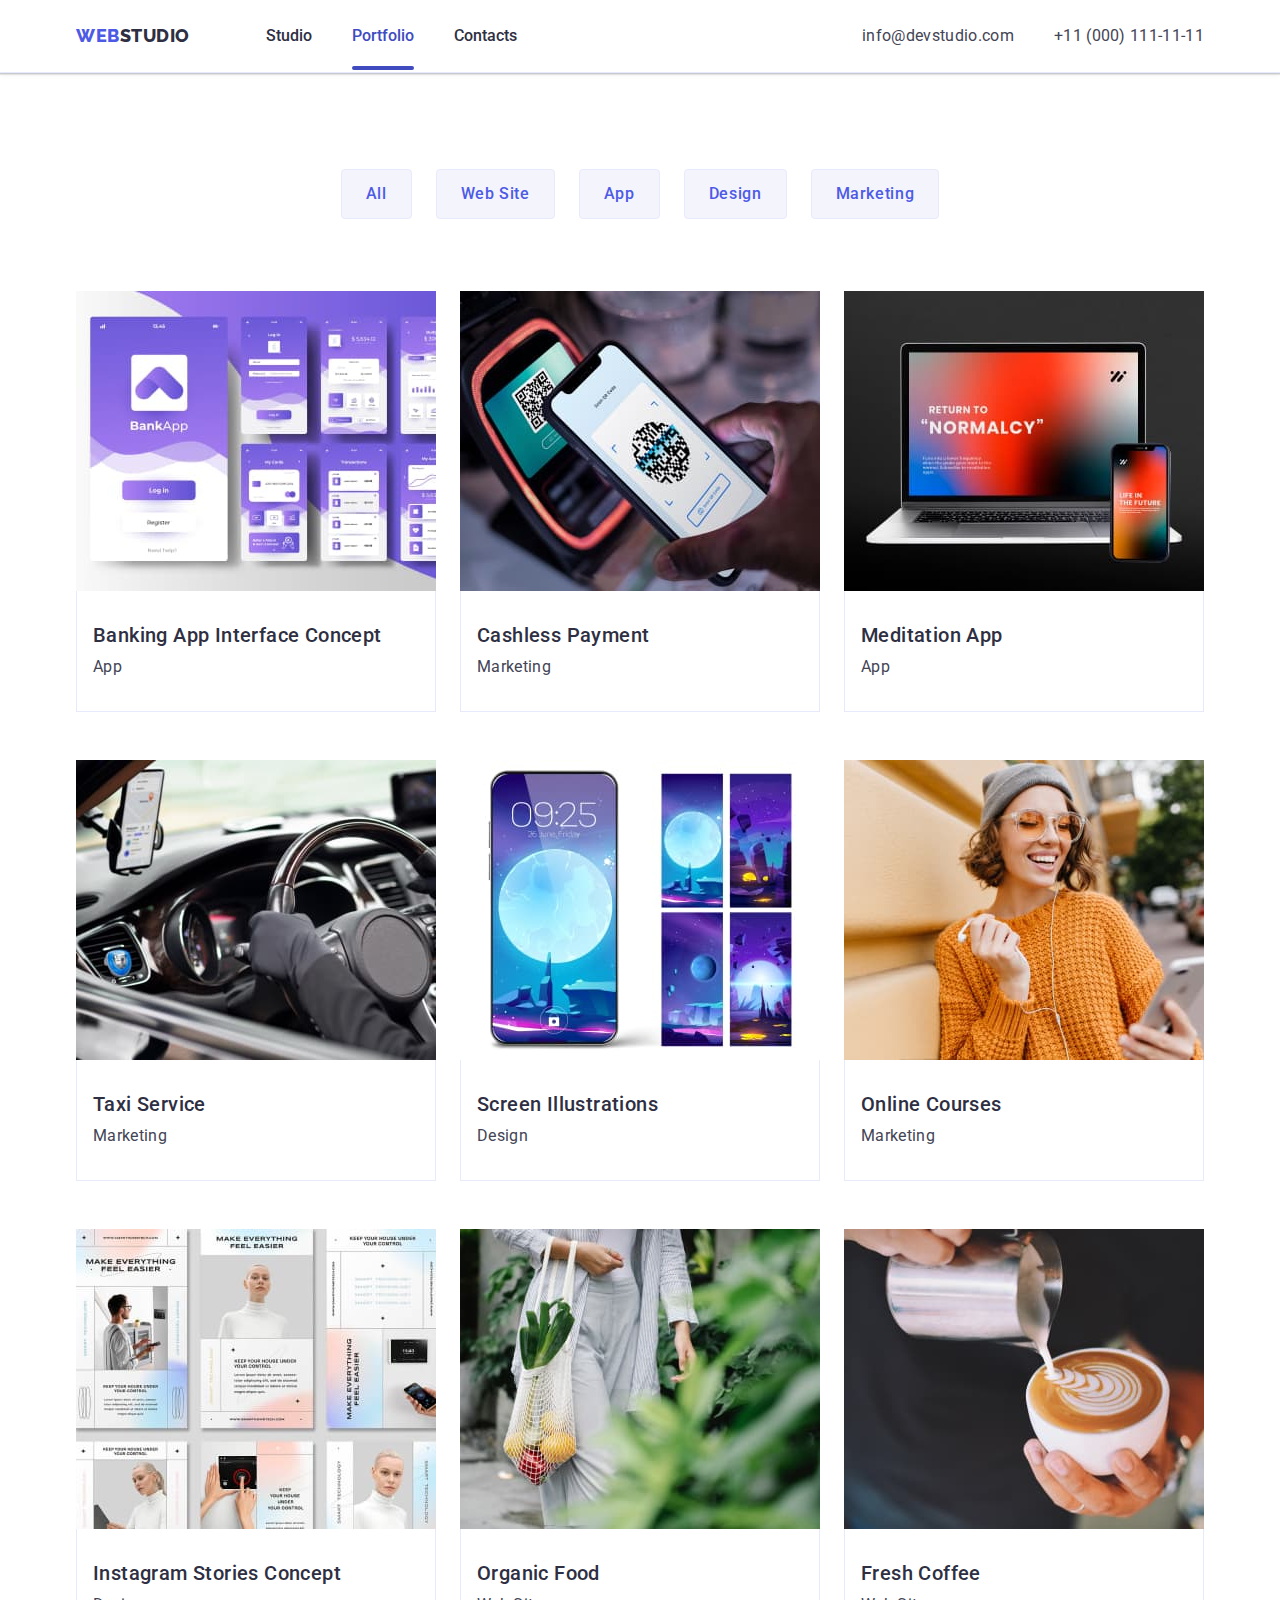
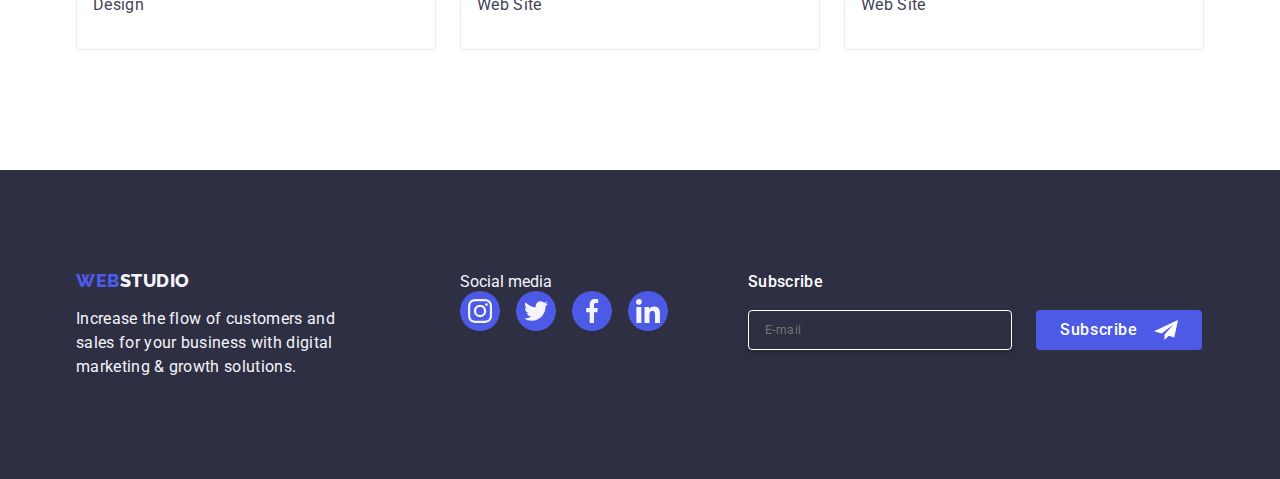
==== commit d792cb58: "goit-markup-hw-06" ====
--- a/portfolio.html
+++ b/portfolio.html
@@ -40,7 +40,7 @@
     <main>
    <section class="portfolio-section">
     <div class="container portfolio">
-        <h1 class="hidden">Lorem</h1>
+        <h1 class="visually-hidden">Lorem</h1>
         <ul class="list button-list">
             <li><button type="button" class="button-portfolio">All</button></li>
             <li><button type="button" class="button-portfolio">Web Site</button></li>
@@ -208,7 +208,7 @@
                 <p class="footer-header">Subscribe</p>
                 <form class="newsletter">
                     <label class="newsletter-label">
-                        <input class="newsletter-form" type="email" name="email" placeholder="E-mail" />
+                        <input class="newsletter-form" type="email" name="email" placeholder="E-mail" required />
                     </label>
                     <button type="submit" class="button-newsletter">Subscribe
                         <svg class="newsletter-svg" width="24" height="24">
--- a/css/styles.css
+++ b/css/styles.css
@@ -737,6 +737,9 @@
 .user-form-input:focus{
     border-color: var(--primary-brand);
 }
+.user-form-input:focus + .user-form-icon {
+    fill: var(--primary-brand);
+}
 
 .comment-form{
     margin-bottom: 16px;
@@ -784,11 +787,11 @@
     height: 16px;
     border-radius: 2px;
     border: 1px rgba(46, 47, 66, 0.40) solid;
-    transition: background-color 250ms cubic-bezier(0.4, 0, 0.2, 1), fill 250ms cubic-bezier(0.4, 0, 0.2, 1);
-}
-
-
-.checkbox-icon:checked .checkbox-span {
+    transition: background-color 250ms cubic-bezier(0.4, 0, 0.2, 1), border 250ms cubic-bezier(0.4, 0, 0.2, 1), fill 250ms cubic-bezier(0.4, 0, 0.2, 1);
+}
+
+
+.checkbox-input:checked + .checkbox-label span {
     background-color: var(--pressed-state);
     border: none;
     fill: var(--light);
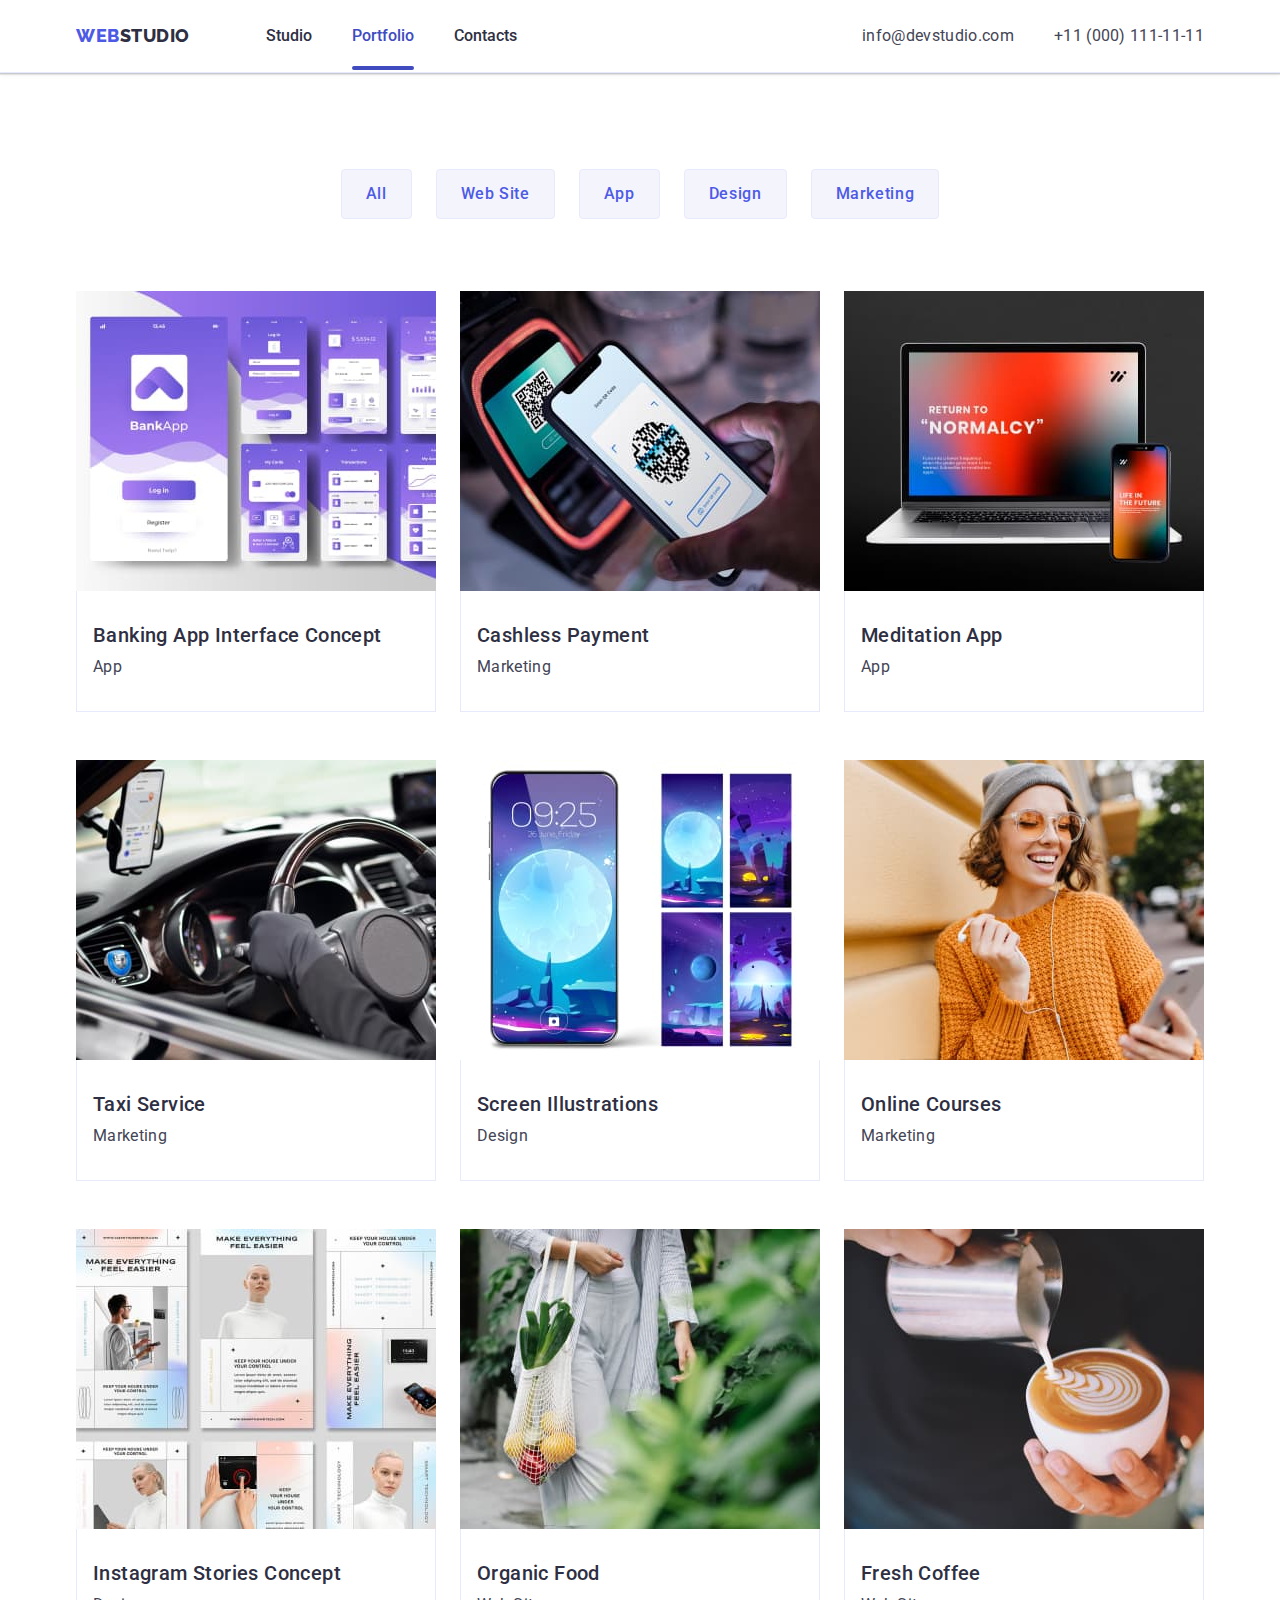
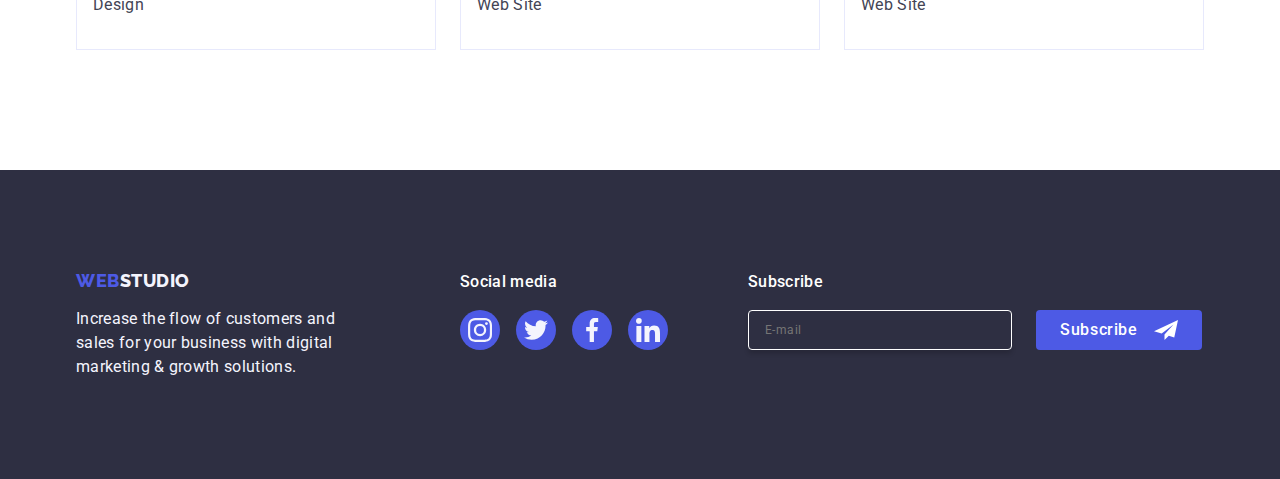
==== commit 14bda91d: "goit-markup-hw-06" ====
--- a/portfolio.html
+++ b/portfolio.html
@@ -172,7 +172,7 @@
                     solutions.</p>
             </div>
             <div>
-                <p class="footer-social-media-header">Social media</p>
+                <p class="footer-header">Social media</p>
                 <ul class="list footer-ul">
                     <li class="li-social-media">
                         <a href="" class="icon-social-media-footer">
--- a/css/styles.css
+++ b/css/styles.css
@@ -785,6 +785,7 @@
     fill:transparent;
     width: 16px;
     height: 16px;
+    margin-right: 8px;
     border-radius: 2px;
     border: 1px rgba(46, 47, 66, 0.40) solid;
     transition: background-color 250ms cubic-bezier(0.4, 0, 0.2, 1), border 250ms cubic-bezier(0.4, 0, 0.2, 1), fill 250ms cubic-bezier(0.4, 0, 0.2, 1);
